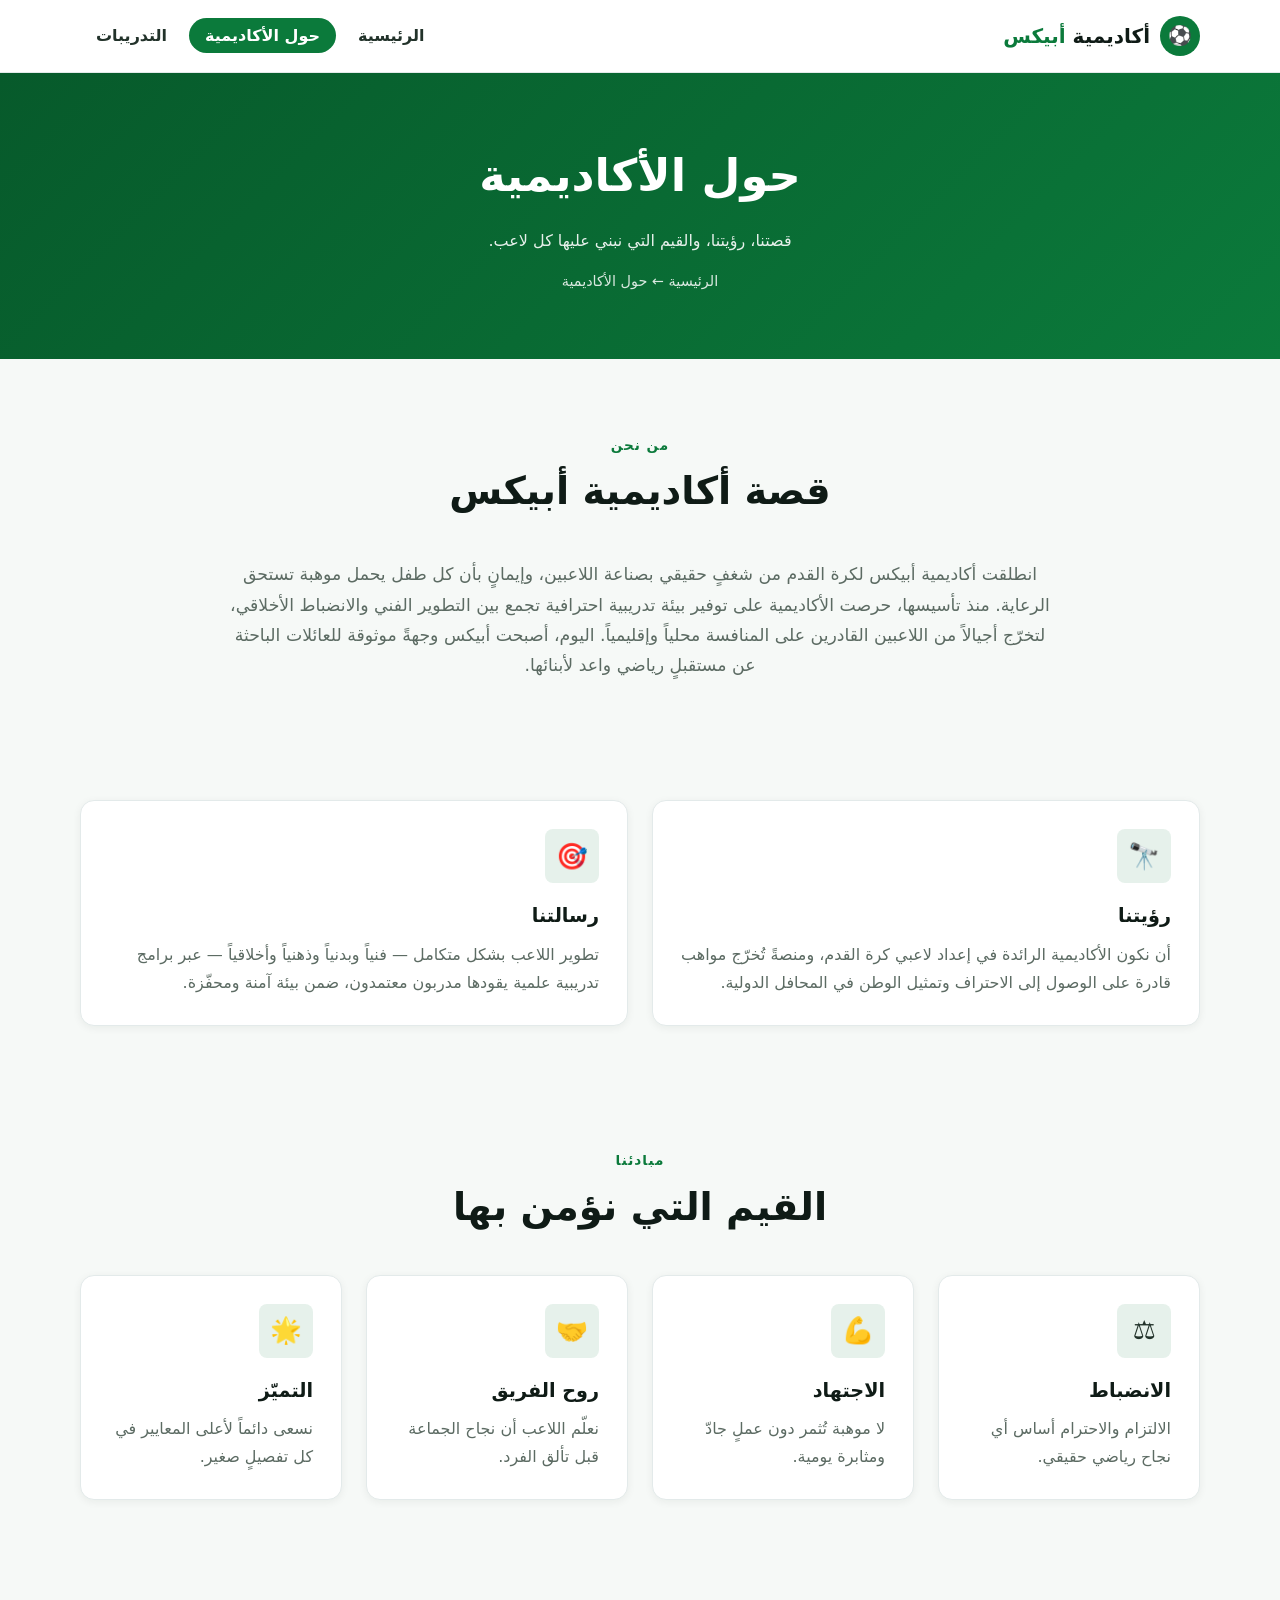
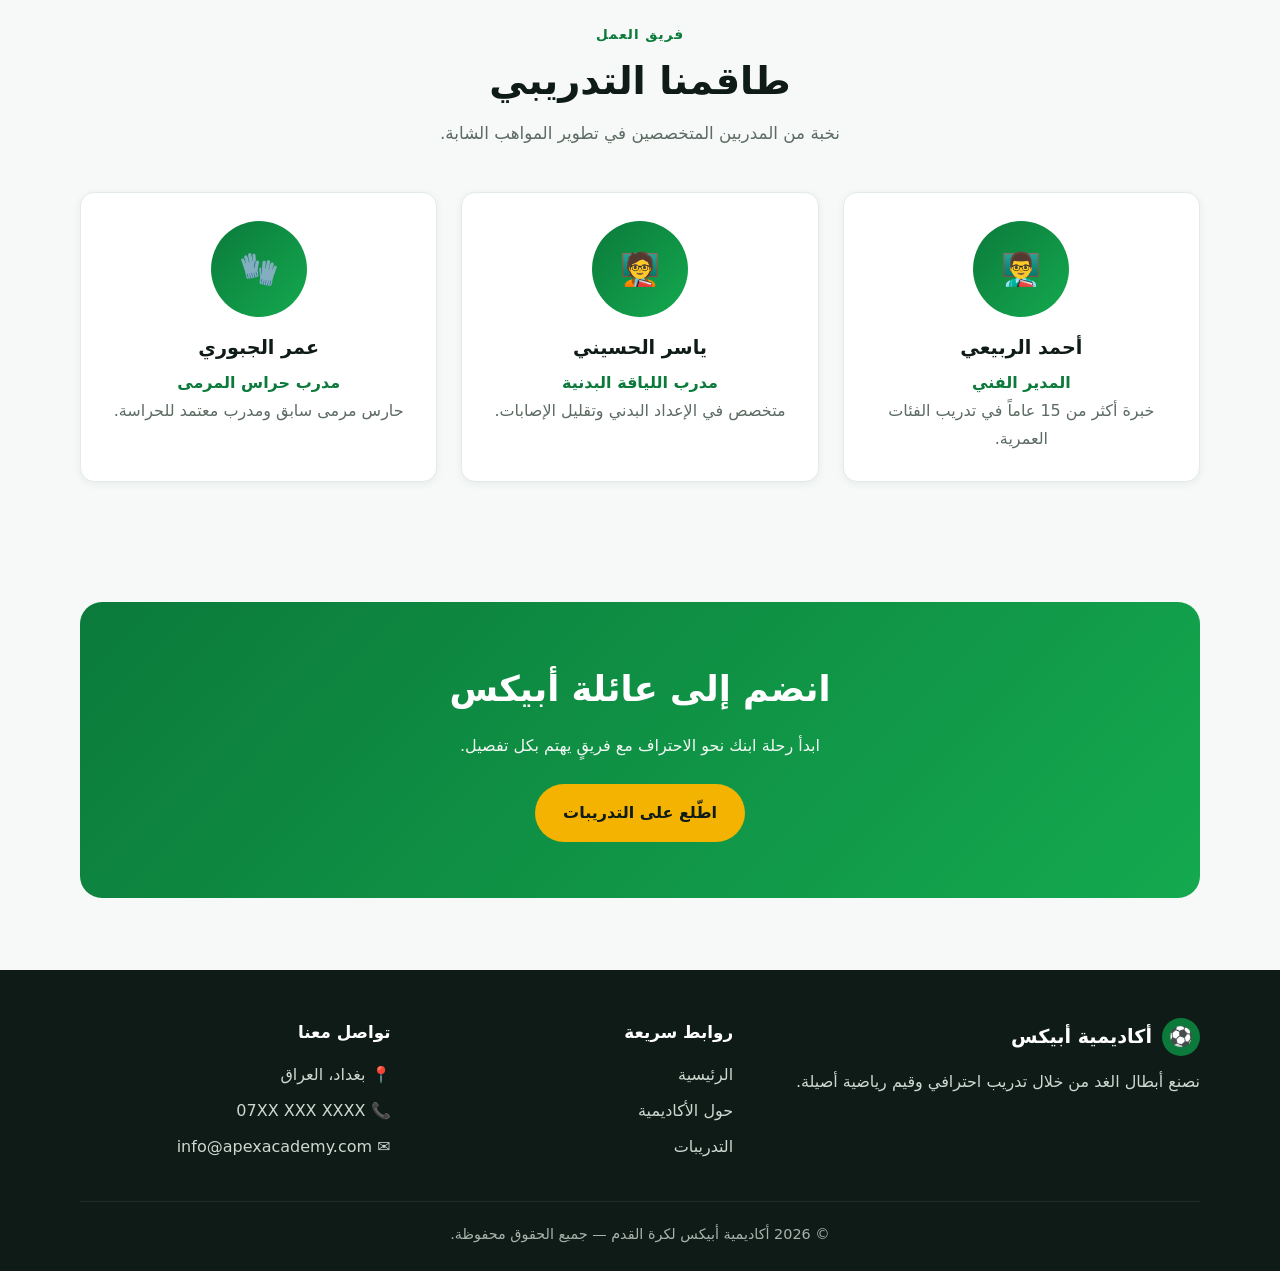
==== about.html @ ad8b6e71 "بناء الهيكل الأساسي لموقع أكاديمية أبيكس لكرة القدم - إضافة الصفحة الرئيسية (index.html) - إضافة صفح" ====
<!DOCTYPE html>
<html lang="ar" dir="rtl">
<head>
  <meta charset="UTF-8" />
  <meta name="viewport" content="width=device-width, initial-scale=1.0" />
  <title>أكاديمية أبيكس لكرة القدم — حول الأكاديمية</title>
  <meta name="description" content="تعرّف على قصة أكاديمية أبيكس لكرة القدم، رؤيتنا ورسالتنا وقيمنا وطاقمنا التدريبي." />
  <link rel="stylesheet" href="css/style.css" />
</head>
<body>
  <!-- الرأس -->
  <header class="site-header">
    <div class="container">
      <nav class="nav" aria-label="التنقل الرئيسي">
        <a class="brand" href="index.html">
          <span class="brand-mark">⚽</span>
          <span>أكاديمية <strong>أبيكس</strong></span>
        </a>
        <button class="nav-toggle" aria-label="فتح القائمة" aria-expanded="false">☰</button>
        <ul class="nav-links">
          <li><a href="index.html">الرئيسية</a></li>
          <li><a class="active" href="about.html">حول الأكاديمية</a></li>
          <li><a href="training.html">التدريبات</a></li>
        </ul>
      </nav>
    </div>
  </header>

  <!-- رأس الصفحة -->
  <section class="page-hero">
    <div class="container">
      <h1>حول الأكاديمية</h1>
      <p>قصتنا، رؤيتنا، والقيم التي نبني عليها كل لاعب.</p>
      <div class="breadcrumb">
        <a href="index.html">الرئيسية</a> ← حول الأكاديمية
      </div>
    </div>
  </section>

  <main>
    <!-- قصتنا -->
    <section class="section">
      <div class="container">
        <div class="section-head">
          <span class="eyebrow">من نحن</span>
          <h2>قصة أكاديمية أبيكس</h2>
        </div>
        <p style="max-width:820px; margin:0 auto; text-align:center; color:var(--color-muted); font-size:1.08rem;">
          انطلقت أكاديمية أبيكس لكرة القدم من شغفٍ حقيقي بصناعة اللاعبين، وإيمانٍ بأن كل طفل
          يحمل موهبة تستحق الرعاية. منذ تأسيسها، حرصت الأكاديمية على توفير بيئة تدريبية
          احترافية تجمع بين التطوير الفني والانضباط الأخلاقي، لتخرّج أجيالاً من اللاعبين
          القادرين على المنافسة محلياً وإقليمياً. اليوم، أصبحت أبيكس وجهةً موثوقة للعائلات
          الباحثة عن مستقبلٍ رياضي واعد لأبنائها.
        </p>
      </div>
    </section>

    <!-- الرؤية والرسالة -->
    <section class="section section--tight">
      <div class="container">
        <div class="grid grid--2">
          <article class="card">
            <div class="icon">🔭</div>
            <h3>رؤيتنا</h3>
            <p>
              أن نكون الأكاديمية الرائدة في إعداد لاعبي كرة القدم، ومنصةً تُخرّج مواهب
              قادرة على الوصول إلى الاحتراف وتمثيل الوطن في المحافل الدولية.
            </p>
          </article>
          <article class="card">
            <div class="icon">🎯</div>
            <h3>رسالتنا</h3>
            <p>
              تطوير اللاعب بشكل متكامل — فنياً وبدنياً وذهنياً وأخلاقياً — عبر برامج
              تدريبية علمية يقودها مدربون معتمدون، ضمن بيئة آمنة ومحفّزة.
            </p>
          </article>
        </div>
      </div>
    </section>

    <!-- قيمنا -->
    <section class="section">
      <div class="container">
        <div class="section-head">
          <span class="eyebrow">مبادئنا</span>
          <h2>القيم التي نؤمن بها</h2>
        </div>
        <div class="grid grid--4">
          <article class="card">
            <div class="icon">⚖️</div>
            <h3>الانضباط</h3>
            <p>الالتزام والاحترام أساس أي نجاح رياضي حقيقي.</p>
          </article>
          <article class="card">
            <div class="icon">💪</div>
            <h3>الاجتهاد</h3>
            <p>لا موهبة تُثمر دون عملٍ جادّ ومثابرة يومية.</p>
          </article>
          <article class="card">
            <div class="icon">🤝</div>
            <h3>روح الفريق</h3>
            <p>نعلّم اللاعب أن نجاح الجماعة قبل تألق الفرد.</p>
          </article>
          <article class="card">
            <div class="icon">🌟</div>
            <h3>التميّز</h3>
            <p>نسعى دائماً لأعلى المعايير في كل تفصيلٍ صغير.</p>
          </article>
        </div>
      </div>
    </section>

    <!-- الطاقم التدريبي -->
    <section class="section section--tight">
      <div class="container">
        <div class="section-head">
          <span class="eyebrow">فريق العمل</span>
          <h2>طاقمنا التدريبي</h2>
          <p>نخبة من المدربين المتخصصين في تطوير المواهب الشابة.</p>
        </div>
        <div class="grid grid--3">
          <article class="card coach">
            <div class="avatar">👨‍🏫</div>
            <h3>أحمد الربيعي</h3>
            <div class="role">المدير الفني</div>
            <p>خبرة أكثر من 15 عاماً في تدريب الفئات العمرية.</p>
          </article>
          <article class="card coach">
            <div class="avatar">🧑‍🏫</div>
            <h3>ياسر الحسيني</h3>
            <div class="role">مدرب اللياقة البدنية</div>
            <p>متخصص في الإعداد البدني وتقليل الإصابات.</p>
          </article>
          <article class="card coach">
            <div class="avatar">🧤</div>
            <h3>عمر الجبوري</h3>
            <div class="role">مدرب حراس المرمى</div>
            <p>حارس مرمى سابق ومدرب معتمد للحراسة.</p>
          </article>
        </div>
      </div>
    </section>

    <!-- دعوة لاتخاذ إجراء -->
    <section class="section">
      <div class="container">
        <div class="cta">
          <h2>انضم إلى عائلة أبيكس</h2>
          <p>ابدأ رحلة ابنك نحو الاحتراف مع فريقٍ يهتم بكل تفصيل.</p>
          <a class="btn btn--accent" href="training.html">اطّلع على التدريبات</a>
        </div>
      </div>
    </section>
  </main>

  <!-- التذييل -->
  <footer class="site-footer">
    <div class="container">
      <div class="footer-grid">
        <div>
          <div class="footer-brand">
            <span class="brand-mark">⚽</span>
            <span>أكاديمية أبيكس</span>
          </div>
          <p>نصنع أبطال الغد من خلال تدريب احترافي وقيم رياضية أصيلة.</p>
        </div>
        <div>
          <h4>روابط سريعة</h4>
          <ul class="footer-links">
            <li><a href="index.html">الرئيسية</a></li>
            <li><a href="about.html">حول الأكاديمية</a></li>
            <li><a href="training.html">التدريبات</a></li>
          </ul>
        </div>
        <div>
          <h4>تواصل معنا</h4>
          <ul class="footer-links">
            <li>📍 بغداد، العراق</li>
            <li>📞 07XX XXX XXXX</li>
            <li>✉️ info@apexacademy.com</li>
          </ul>
        </div>
      </div>
      <div class="footer-bottom">
        © <span data-current-year>2026</span> أكاديمية أبيكس لكرة القدم — جميع الحقوق محفوظة.
      </div>
    </div>
  </footer>

  <script src="js/main.js"></script>
</body>
</html>
---- css/style.css ----
/* =========================================================
   أكاديمية أبيكس لكرة القدم — ملف التنسيق الأساسي
   Apex Football Academy — Base Stylesheet
   ========================================================= */

/* ---------- 1. المتغيرات (Design Tokens) ---------- */
:root {
  --color-primary: #0b7a3b;        /* أخضر الملعب */
  --color-primary-dark: #075a2b;
  --color-primary-light: #14a94f;
  --color-accent: #f5b301;         /* أصفر ذهبي */
  --color-dark: #0f1b16;
  --color-text: #22322a;
  --color-muted: #5c6b63;
  --color-bg: #f6f9f7;
  --color-surface: #ffffff;
  --color-border: #e3eaea;

  --font-base: "Segoe UI", Tahoma, "Cairo", system-ui, -apple-system, sans-serif;

  --radius-sm: 8px;
  --radius: 14px;
  --radius-lg: 22px;

  --shadow-sm: 0 2px 8px rgba(15, 27, 22, 0.06);
  --shadow: 0 10px 30px rgba(15, 27, 22, 0.10);
  --shadow-lg: 0 20px 50px rgba(15, 27, 22, 0.18);

  --max-width: 1160px;
  --transition: 0.25s ease;
}

/* ---------- 2. إعادة الضبط (Reset) ---------- */
*,
*::before,
*::after {
  box-sizing: border-box;
  margin: 0;
  padding: 0;
}

html {
  scroll-behavior: smooth;
}

body {
  font-family: var(--font-base);
  color: var(--color-text);
  background: var(--color-bg);
  line-height: 1.75;
  min-height: 100vh;
  display: flex;
  flex-direction: column;
}

img {
  max-width: 100%;
  display: block;
}

a {
  color: inherit;
  text-decoration: none;
}

ul {
  list-style: none;
}

/* ---------- 3. أدوات مساعدة (Layout Helpers) ---------- */
.container {
  width: 100%;
  max-width: var(--max-width);
  margin-inline: auto;
  padding-inline: 20px;
}

.section {
  padding-block: 72px;
}

.section--tight {
  padding-block: 48px;
}

.section-head {
  text-align: center;
  max-width: 640px;
  margin: 0 auto 44px;
}

.section-head .eyebrow {
  display: inline-block;
  color: var(--color-primary);
  font-weight: 700;
  letter-spacing: 1px;
  font-size: 0.85rem;
  text-transform: uppercase;
  margin-bottom: 10px;
}

.section-head h2 {
  font-size: clamp(1.6rem, 3vw, 2.4rem);
  color: var(--color-dark);
  line-height: 1.25;
}

.section-head p {
  color: var(--color-muted);
  margin-top: 14px;
  font-size: 1.05rem;
}

/* ---------- 4. الأزرار (Buttons) ---------- */
.btn {
  display: inline-flex;
  align-items: center;
  gap: 8px;
  padding: 13px 26px;
  border-radius: 999px;
  font-weight: 700;
  font-size: 1rem;
  cursor: pointer;
  border: 2px solid transparent;
  transition: transform var(--transition), background var(--transition),
    box-shadow var(--transition), color var(--transition);
}

.btn:hover {
  transform: translateY(-2px);
}

.btn--primary {
  background: var(--color-primary);
  color: #fff;
  box-shadow: var(--shadow-sm);
}

.btn--primary:hover {
  background: var(--color-primary-dark);
  box-shadow: var(--shadow);
}

.btn--accent {
  background: var(--color-accent);
  color: var(--color-dark);
}

.btn--accent:hover {
  background: #ffc62e;
}

.btn--ghost {
  background: transparent;
  color: #fff;
  border-color: rgba(255, 255, 255, 0.6);
}

.btn--ghost:hover {
  background: rgba(255, 255, 255, 0.12);
  border-color: #fff;
}

.btn--outline {
  background: transparent;
  color: var(--color-primary);
  border-color: var(--color-primary);
}

.btn--outline:hover {
  background: var(--color-primary);
  color: #fff;
}

/* ---------- 5. الرأس والتنقل (Header & Nav) ---------- */
.site-header {
  position: sticky;
  top: 0;
  z-index: 50;
  background: rgba(255, 255, 255, 0.92);
  backdrop-filter: blur(10px);
  border-bottom: 1px solid var(--color-border);
}

.nav {
  display: flex;
  align-items: center;
  justify-content: space-between;
  gap: 20px;
  min-height: 72px;
}

.brand {
  display: flex;
  align-items: center;
  gap: 10px;
  font-weight: 800;
  font-size: 1.25rem;
  color: var(--color-dark);
}

.brand .brand-mark {
  width: 40px;
  height: 40px;
  display: grid;
  place-items: center;
  background: var(--color-primary);
  color: #fff;
  border-radius: 50%;
  font-size: 1.2rem;
}

.brand span strong {
  color: var(--color-primary);
}

.nav-toggle {
  display: none;
  background: none;
  border: 0;
  font-size: 1.6rem;
  cursor: pointer;
  color: var(--color-dark);
}

.nav-links {
  display: flex;
  align-items: center;
  gap: 6px;
}

.nav-links a {
  padding: 8px 16px;
  border-radius: 999px;
  font-weight: 600;
  color: var(--color-text);
  transition: background var(--transition), color var(--transition);
}

.nav-links a:hover {
  background: rgba(11, 122, 59, 0.1);
  color: var(--color-primary);
}

.nav-links a.active {
  background: var(--color-primary);
  color: #fff;
}

/* ---------- 6. القسم البطل (Hero) ---------- */
.hero {
  position: relative;
  color: #fff;
  background: linear-gradient(135deg, var(--color-primary-dark), var(--color-primary) 55%, var(--color-primary-light));
  overflow: hidden;
}

.hero::after {
  content: "";
  position: absolute;
  inset: 0;
  background-image:
    radial-gradient(circle at 15% 20%, rgba(255, 255, 255, 0.12) 0 2px, transparent 3px),
    radial-gradient(circle at 80% 70%, rgba(255, 255, 255, 0.1) 0 2px, transparent 3px);
  background-size: 60px 60px, 90px 90px;
  opacity: 0.5;
  pointer-events: none;
}

.hero .container {
  position: relative;
  z-index: 1;
  padding-block: 96px;
  max-width: 760px;
  text-align: center;
}

.hero h1 {
  font-size: clamp(2rem, 5vw, 3.4rem);
  line-height: 1.2;
  margin-bottom: 18px;
}

.hero p {
  font-size: 1.15rem;
  opacity: 0.95;
  margin-bottom: 30px;
}

.hero-actions {
  display: flex;
  gap: 14px;
  justify-content: center;
  flex-wrap: wrap;
}

/* رأس ثانوي للصفحات الداخلية */
.page-hero {
  background: linear-gradient(135deg, var(--color-primary-dark), var(--color-primary));
  color: #fff;
  text-align: center;
  padding-block: 64px;
}

.page-hero h1 {
  font-size: clamp(1.8rem, 4vw, 2.8rem);
}

.page-hero p {
  opacity: 0.9;
  margin-top: 12px;
}

.breadcrumb {
  margin-top: 14px;
  font-size: 0.9rem;
  opacity: 0.85;
}

.breadcrumb a:hover {
  text-decoration: underline;
}

/* ---------- 7. الشبكات والبطاقات (Grids & Cards) ---------- */
.grid {
  display: grid;
  gap: 24px;
}

.grid--3 {
  grid-template-columns: repeat(3, 1fr);
}

.grid--4 {
  grid-template-columns: repeat(4, 1fr);
}

.grid--2 {
  grid-template-columns: repeat(2, 1fr);
}

.card {
  background: var(--color-surface);
  border: 1px solid var(--color-border);
  border-radius: var(--radius);
  padding: 28px;
  box-shadow: var(--shadow-sm);
  transition: transform var(--transition), box-shadow var(--transition);
}

.card:hover {
  transform: translateY(-4px);
  box-shadow: var(--shadow);
}

.card .icon {
  width: 54px;
  height: 54px;
  display: grid;
  place-items: center;
  font-size: 1.6rem;
  border-radius: var(--radius-sm);
  background: rgba(11, 122, 59, 0.1);
  margin-bottom: 16px;
}

.card h3 {
  color: var(--color-dark);
  margin-bottom: 8px;
  font-size: 1.2rem;
}

.card p {
  color: var(--color-muted);
}

/* ---------- 8. الإحصائيات (Stats) ---------- */
.stats {
  background: var(--color-dark);
  color: #fff;
}

.stats .grid {
  text-align: center;
}

.stat .num {
  font-size: clamp(2rem, 4vw, 3rem);
  font-weight: 800;
  color: var(--color-accent);
  line-height: 1;
}

.stat .label {
  margin-top: 8px;
  opacity: 0.85;
}

/* ---------- 9. بطاقات البرامج / الفئات ---------- */
.program {
  position: relative;
  overflow: hidden;
}

.program .tag {
  position: absolute;
  top: 18px;
  inset-inline-end: 18px;
  background: var(--color-accent);
  color: var(--color-dark);
  font-weight: 700;
  font-size: 0.8rem;
  padding: 4px 12px;
  border-radius: 999px;
}

.program .age {
  color: var(--color-primary);
  font-weight: 700;
  margin-bottom: 6px;
}

.program ul {
  margin-top: 14px;
  display: grid;
  gap: 8px;
}

.program ul li {
  position: relative;
  padding-inline-start: 22px;
  color: var(--color-muted);
}

.program ul li::before {
  content: "✓";
  position: absolute;
  inset-inline-start: 0;
  color: var(--color-primary);
  font-weight: 700;
}

/* ---------- 10. الجدول (Schedule Table) ---------- */
.table-wrap {
  overflow-x: auto;
  border-radius: var(--radius);
  box-shadow: var(--shadow-sm);
  border: 1px solid var(--color-border);
}

table.schedule {
  width: 100%;
  border-collapse: collapse;
  background: var(--color-surface);
  min-width: 560px;
}

table.schedule th,
table.schedule td {
  padding: 14px 18px;
  text-align: start;
  border-bottom: 1px solid var(--color-border);
}

table.schedule thead th {
  background: var(--color-primary);
  color: #fff;
  font-weight: 700;
}

table.schedule tbody tr:nth-child(even) {
  background: rgba(11, 122, 59, 0.04);
}

table.schedule tbody tr:hover {
  background: rgba(11, 122, 59, 0.08);
}

/* ---------- 11. قسم الدعوة لاتخاذ إجراء (CTA) ---------- */
.cta {
  background: linear-gradient(135deg, var(--color-primary), var(--color-primary-light));
  color: #fff;
  text-align: center;
  border-radius: var(--radius-lg);
  padding: 56px 24px;
}

.cta h2 {
  font-size: clamp(1.5rem, 3vw, 2.2rem);
  margin-bottom: 12px;
}

.cta p {
  opacity: 0.95;
  margin-bottom: 24px;
}

/* ---------- 12. أعضاء الطاقم (Team) ---------- */
.coach {
  text-align: center;
}

.coach .avatar {
  width: 96px;
  height: 96px;
  border-radius: 50%;
  margin: 0 auto 14px;
  display: grid;
  place-items: center;
  font-size: 2rem;
  color: #fff;
  background: linear-gradient(135deg, var(--color-primary), var(--color-primary-light));
}

.coach h3 {
  margin-bottom: 4px;
}

.coach .role {
  color: var(--color-primary);
  font-weight: 600;
}

/* ---------- 13. التذييل (Footer) ---------- */
.site-footer {
  margin-top: auto;
  background: var(--color-dark);
  color: #cdd8d1;
  padding-block: 48px 24px;
}

.footer-grid {
  display: grid;
  grid-template-columns: 1.4fr 1fr 1fr;
  gap: 32px;
}

.site-footer h4 {
  color: #fff;
  margin-bottom: 14px;
  font-size: 1.05rem;
}

.site-footer a:hover {
  color: var(--color-accent);
}

.site-footer .footer-links li {
  margin-bottom: 8px;
}

.footer-brand {
  display: flex;
  align-items: center;
  gap: 10px;
  color: #fff;
  font-weight: 800;
  font-size: 1.2rem;
  margin-bottom: 12px;
}

.footer-brand .brand-mark {
  width: 38px;
  height: 38px;
  display: grid;
  place-items: center;
  background: var(--color-primary);
  border-radius: 50%;
}

.footer-bottom {
  border-top: 1px solid rgba(255, 255, 255, 0.1);
  margin-top: 32px;
  padding-top: 20px;
  text-align: center;
  font-size: 0.9rem;
  opacity: 0.8;
}

/* ---------- 14. الاستجابة (Responsive) ---------- */
@media (max-width: 900px) {
  .grid--4 {
    grid-template-columns: repeat(2, 1fr);
  }
  .grid--3 {
    grid-template-columns: repeat(2, 1fr);
  }
  .footer-grid {
    grid-template-columns: 1fr 1fr;
  }
}

@media (max-width: 680px) {
  .nav-toggle {
    display: block;
  }
  .nav-links {
    position: absolute;
    inset-inline: 0;
    top: 72px;
    flex-direction: column;
    align-items: stretch;
    background: var(--color-surface);
    border-bottom: 1px solid var(--color-border);
    padding: 12px 20px 20px;
    gap: 4px;
    box-shadow: var(--shadow);
    display: none;
  }
  .nav-links.open {
    display: flex;
  }
  .grid--2,
  .grid--3,
  .grid--4 {
    grid-template-columns: 1fr;
  }
  .footer-grid {
    grid-template-columns: 1fr;
  }
  .section {
    padding-block: 52px;
  }
}
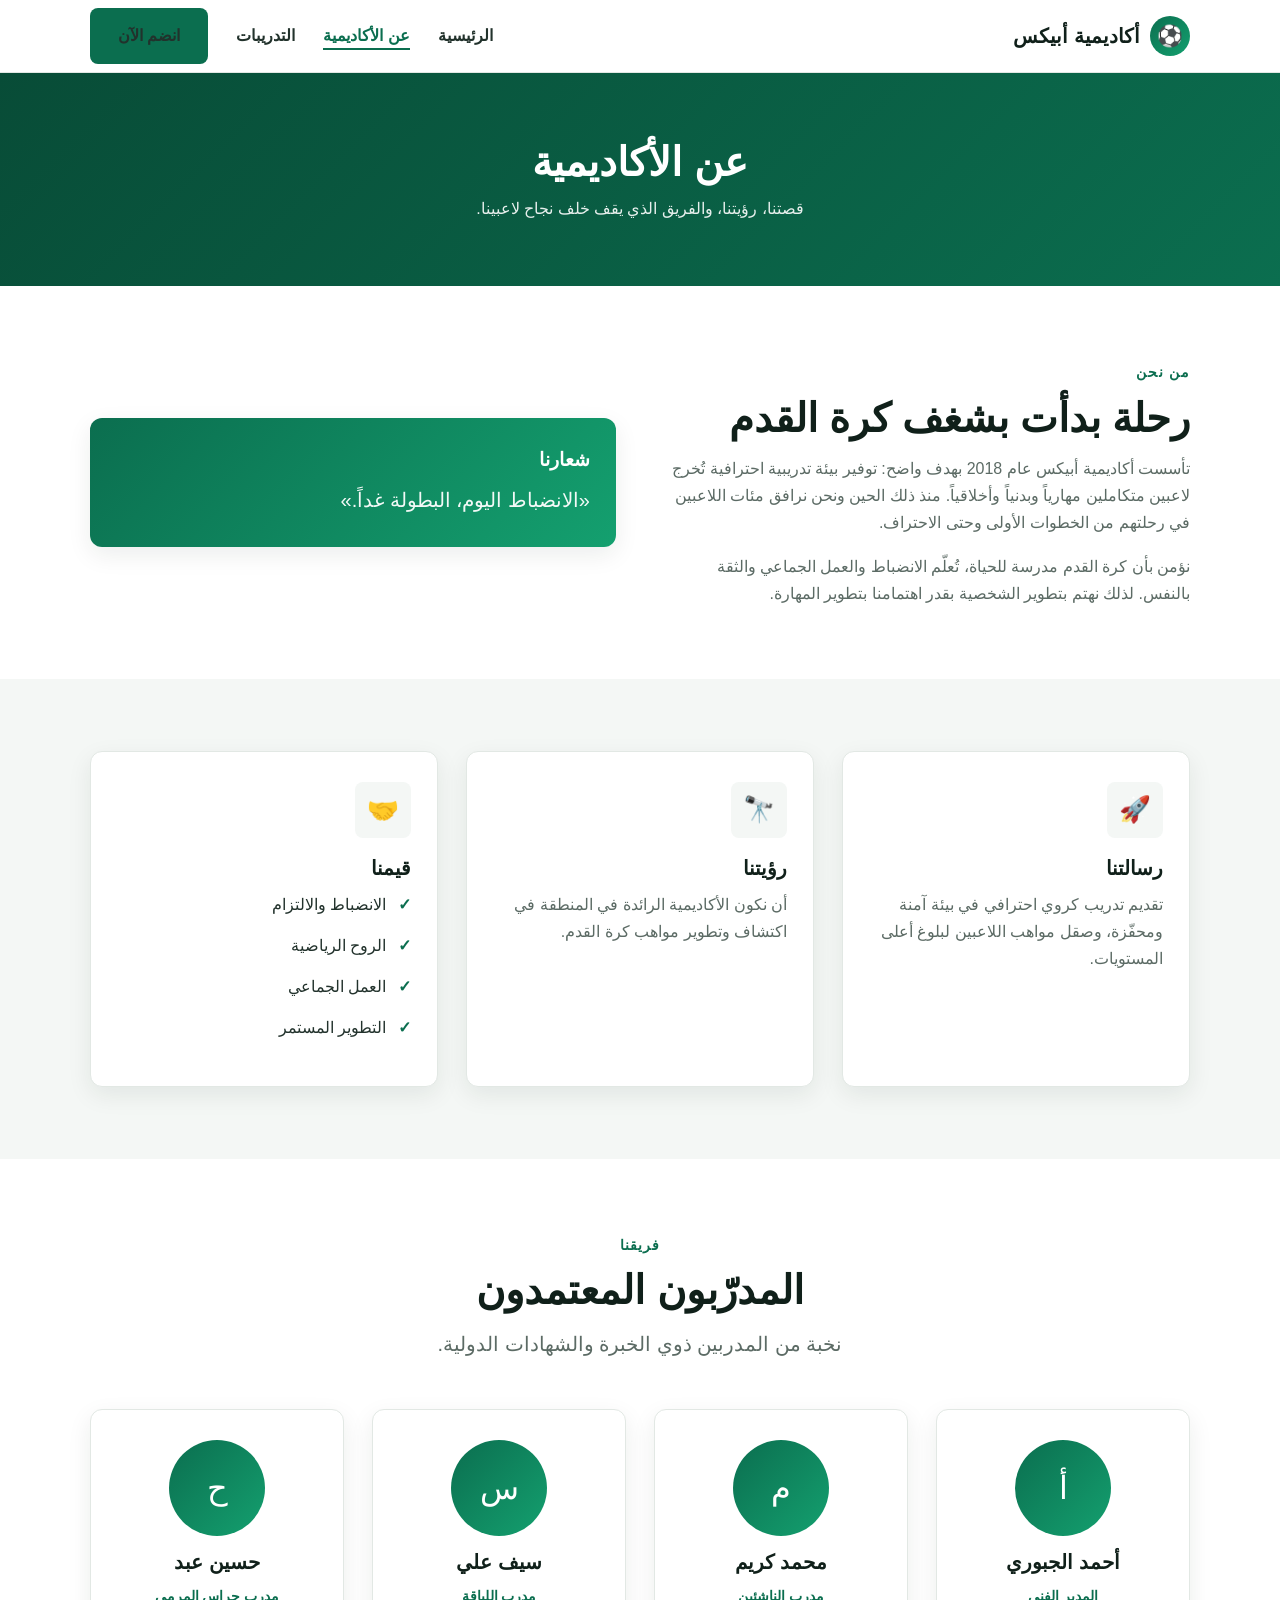
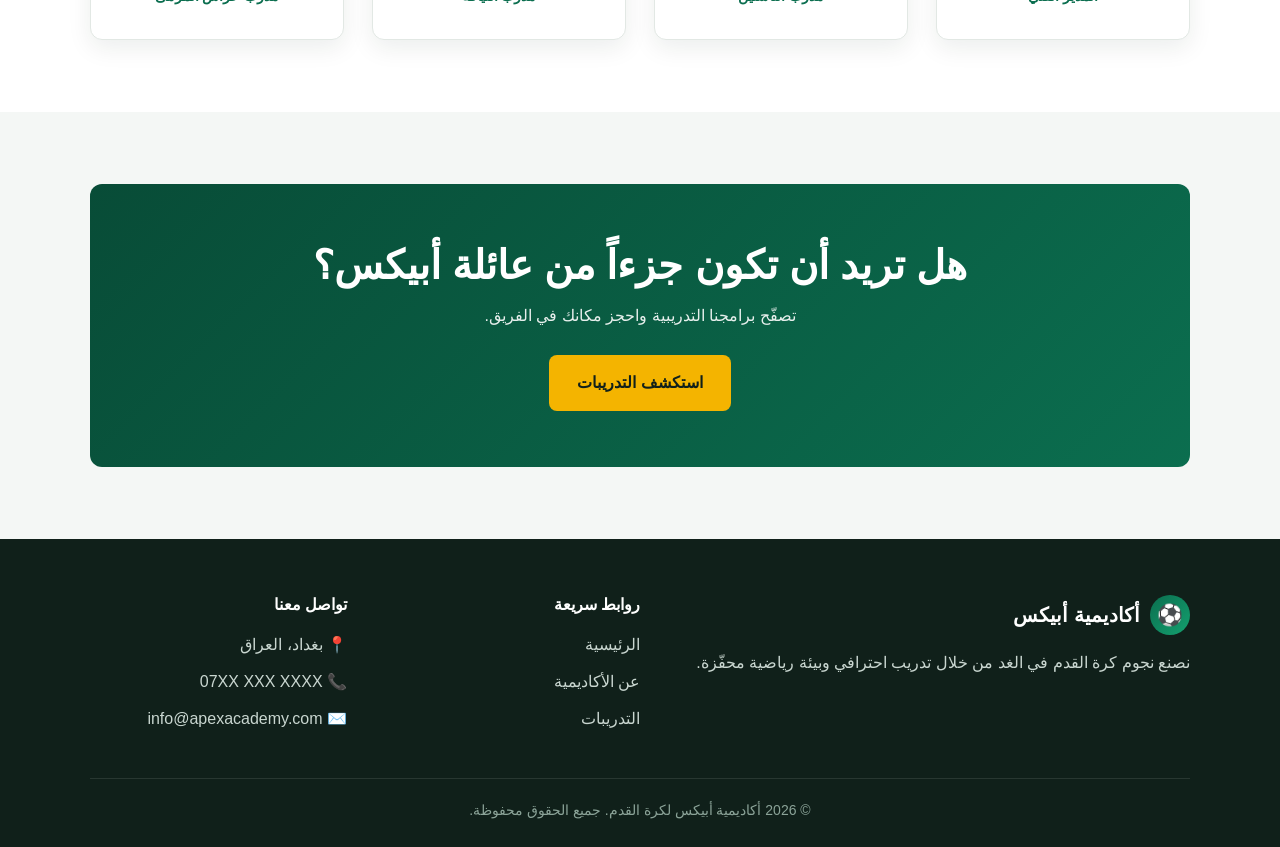
==== commit 123b3354: "Add base structure for Apex Football Academy website Build the initial static site skeleton: - index" ====
--- a/about.html
+++ b/about.html
@@ -3,187 +3,187 @@
 <head>
   <meta charset="UTF-8" />
   <meta name="viewport" content="width=device-width, initial-scale=1.0" />
-  <title>أكاديمية أبيكس لكرة القدم — حول الأكاديمية</title>
-  <meta name="description" content="تعرّف على قصة أكاديمية أبيكس لكرة القدم، رؤيتنا ورسالتنا وقيمنا وطاقمنا التدريبي." />
+  <meta name="description" content="تعرّف على أكاديمية أبيكس لكرة القدم: رؤيتنا، رسالتنا، قيمنا، وفريق المدربين المعتمدين." />
+  <title>عن الأكاديمية | أكاديمية أبيكس لكرة القدم</title>
   <link rel="stylesheet" href="css/style.css" />
 </head>
 <body>
-  <!-- الرأس -->
+  <!-- ================= Header ================= -->
   <header class="site-header">
-    <div class="container">
-      <nav class="nav" aria-label="التنقل الرئيسي">
-        <a class="brand" href="index.html">
-          <span class="brand-mark">⚽</span>
-          <span>أكاديمية <strong>أبيكس</strong></span>
-        </a>
-        <button class="nav-toggle" aria-label="فتح القائمة" aria-expanded="false">☰</button>
-        <ul class="nav-links">
-          <li><a href="index.html">الرئيسية</a></li>
-          <li><a class="active" href="about.html">حول الأكاديمية</a></li>
-          <li><a href="training.html">التدريبات</a></li>
+    <div class="container navbar">
+      <a href="index.html" class="navbar__brand">
+        <span class="navbar__logo" aria-hidden="true">⚽</span>
+        <span>أكاديمية أبيكس</span>
+      </a>
+
+      <button class="navbar__toggle" data-nav-toggle aria-label="فتح القائمة" aria-expanded="false">
+        <span></span><span></span><span></span>
+      </button>
+
+      <nav>
+        <ul class="navbar__menu" data-nav-menu>
+          <li><a class="navbar__link" href="index.html">الرئيسية</a></li>
+          <li><a class="navbar__link is-active" href="about.html">عن الأكاديمية</a></li>
+          <li><a class="navbar__link" href="training.html">التدريبات</a></li>
+          <li><a class="navbar__link btn btn--primary" href="training.html#انضم">انضم الآن</a></li>
         </ul>
       </nav>
     </div>
   </header>
 
-  <!-- رأس الصفحة -->
-  <section class="page-hero">
-    <div class="container">
-      <h1>حول الأكاديمية</h1>
-      <p>قصتنا، رؤيتنا، والقيم التي نبني عليها كل لاعب.</p>
-      <div class="breadcrumb">
-        <a href="index.html">الرئيسية</a> ← حول الأكاديمية
-      </div>
-    </div>
-  </section>
-
   <main>
-    <!-- قصتنا -->
-    <section class="section">
+    <!-- ================= Page banner ================= -->
+    <section class="page-banner">
       <div class="container">
-        <div class="section-head">
-          <span class="eyebrow">من نحن</span>
-          <h2>قصة أكاديمية أبيكس</h2>
-        </div>
-        <p style="max-width:820px; margin:0 auto; text-align:center; color:var(--color-muted); font-size:1.08rem;">
-          انطلقت أكاديمية أبيكس لكرة القدم من شغفٍ حقيقي بصناعة اللاعبين، وإيمانٍ بأن كل طفل
-          يحمل موهبة تستحق الرعاية. منذ تأسيسها، حرصت الأكاديمية على توفير بيئة تدريبية
-          احترافية تجمع بين التطوير الفني والانضباط الأخلاقي، لتخرّج أجيالاً من اللاعبين
-          القادرين على المنافسة محلياً وإقليمياً. اليوم، أصبحت أبيكس وجهةً موثوقة للعائلات
-          الباحثة عن مستقبلٍ رياضي واعد لأبنائها.
-        </p>
+        <h1>عن الأكاديمية</h1>
+        <p>قصتنا، رؤيتنا، والفريق الذي يقف خلف نجاح لاعبينا.</p>
       </div>
     </section>
 
-    <!-- الرؤية والرسالة -->
-    <section class="section section--tight">
+    <!-- ================= Story ================= -->
+    <section class="section">
+      <div class="container split">
+        <div>
+          <span class="eyebrow">من نحن</span>
+          <h2 class="section__title" style="text-align: start">رحلة بدأت بشغف كرة القدم</h2>
+          <p style="margin-bottom: 16px; color: var(--color-muted)">
+            تأسست أكاديمية أبيكس عام 2018 بهدف واضح: توفير بيئة تدريبية احترافية
+            تُخرج لاعبين متكاملين مهارياً وبدنياً وأخلاقياً. منذ ذلك الحين ونحن
+            نرافق مئات اللاعبين في رحلتهم من الخطوات الأولى وحتى الاحتراف.
+          </p>
+          <p style="color: var(--color-muted)">
+            نؤمن بأن كرة القدم مدرسة للحياة، تُعلّم الانضباط والعمل الجماعي والثقة
+            بالنفس. لذلك نهتم بتطوير الشخصية بقدر اهتمامنا بتطوير المهارة.
+          </p>
+        </div>
+        <div>
+          <div class="card" style="background: linear-gradient(135deg, var(--color-primary), var(--color-primary-light)); color: #fff; border: none">
+            <h3 style="color: #fff; margin-bottom: 12px">شعارنا</h3>
+            <p style="font-size: var(--fs-lg); opacity: 0.95">
+              «الانضباط اليوم، البطولة غداً.»
+            </p>
+          </div>
+        </div>
+      </div>
+    </section>
+
+    <!-- ================= Mission / Vision / Values ================= -->
+    <section class="section section--alt">
       <div class="container">
-        <div class="grid grid--2">
+        <div class="grid grid--3">
           <article class="card">
-            <div class="icon">🔭</div>
-            <h3>رؤيتنا</h3>
-            <p>
-              أن نكون الأكاديمية الرائدة في إعداد لاعبي كرة القدم، ومنصةً تُخرّج مواهب
-              قادرة على الوصول إلى الاحتراف وتمثيل الوطن في المحافل الدولية.
+            <div class="card__icon" aria-hidden="true">🚀</div>
+            <h3 class="card__title">رسالتنا</h3>
+            <p class="card__text">
+              تقديم تدريب كروي احترافي في بيئة آمنة ومحفّزة، وصقل مواهب اللاعبين
+              لبلوغ أعلى المستويات.
             </p>
           </article>
+
           <article class="card">
-            <div class="icon">🎯</div>
-            <h3>رسالتنا</h3>
-            <p>
-              تطوير اللاعب بشكل متكامل — فنياً وبدنياً وذهنياً وأخلاقياً — عبر برامج
-              تدريبية علمية يقودها مدربون معتمدون، ضمن بيئة آمنة ومحفّزة.
+            <div class="card__icon" aria-hidden="true">🔭</div>
+            <h3 class="card__title">رؤيتنا</h3>
+            <p class="card__text">
+              أن نكون الأكاديمية الرائدة في المنطقة في اكتشاف وتطوير مواهب كرة القدم.
             </p>
+          </article>
+
+          <article class="card">
+            <div class="card__icon" aria-hidden="true">🤝</div>
+            <h3 class="card__title">قيمنا</h3>
+            <ul class="value-list" style="margin-top: 8px">
+              <li><span class="check">✓</span> الانضباط والالتزام</li>
+              <li><span class="check">✓</span> الروح الرياضية</li>
+              <li><span class="check">✓</span> العمل الجماعي</li>
+              <li><span class="check">✓</span> التطوير المستمر</li>
+            </ul>
           </article>
         </div>
       </div>
     </section>
 
-    <!-- قيمنا -->
+    <!-- ================= Coaches ================= -->
     <section class="section">
       <div class="container">
-        <div class="section-head">
-          <span class="eyebrow">مبادئنا</span>
-          <h2>القيم التي نؤمن بها</h2>
+        <div class="section__header">
+          <span class="eyebrow">فريقنا</span>
+          <h2 class="section__title">المدرّبون المعتمدون</h2>
+          <p class="section__subtitle">نخبة من المدربين ذوي الخبرة والشهادات الدولية.</p>
         </div>
+
         <div class="grid grid--4">
-          <article class="card">
-            <div class="icon">⚖️</div>
-            <h3>الانضباط</h3>
-            <p>الالتزام والاحترام أساس أي نجاح رياضي حقيقي.</p>
+          <article class="card coach">
+            <div class="coach__avatar" aria-hidden="true">أ</div>
+            <h3 class="card__title">أحمد الجبوري</h3>
+            <p class="coach__role">المدير الفني</p>
           </article>
-          <article class="card">
-            <div class="icon">💪</div>
-            <h3>الاجتهاد</h3>
-            <p>لا موهبة تُثمر دون عملٍ جادّ ومثابرة يومية.</p>
+
+          <article class="card coach">
+            <div class="coach__avatar" aria-hidden="true">م</div>
+            <h3 class="card__title">محمد كريم</h3>
+            <p class="coach__role">مدرب الناشئين</p>
           </article>
-          <article class="card">
-            <div class="icon">🤝</div>
-            <h3>روح الفريق</h3>
-            <p>نعلّم اللاعب أن نجاح الجماعة قبل تألق الفرد.</p>
+
+          <article class="card coach">
+            <div class="coach__avatar" aria-hidden="true">س</div>
+            <h3 class="card__title">سيف علي</h3>
+            <p class="coach__role">مدرب اللياقة</p>
           </article>
-          <article class="card">
-            <div class="icon">🌟</div>
-            <h3>التميّز</h3>
-            <p>نسعى دائماً لأعلى المعايير في كل تفصيلٍ صغير.</p>
+
+          <article class="card coach">
+            <div class="coach__avatar" aria-hidden="true">ح</div>
+            <h3 class="card__title">حسين عبد</h3>
+            <p class="coach__role">مدرب حراس المرمى</p>
           </article>
         </div>
       </div>
     </section>
 
-    <!-- الطاقم التدريبي -->
-    <section class="section section--tight">
-      <div class="container">
-        <div class="section-head">
-          <span class="eyebrow">فريق العمل</span>
-          <h2>طاقمنا التدريبي</h2>
-          <p>نخبة من المدربين المتخصصين في تطوير المواهب الشابة.</p>
-        </div>
-        <div class="grid grid--3">
-          <article class="card coach">
-            <div class="avatar">👨‍🏫</div>
-            <h3>أحمد الربيعي</h3>
-            <div class="role">المدير الفني</div>
-            <p>خبرة أكثر من 15 عاماً في تدريب الفئات العمرية.</p>
-          </article>
-          <article class="card coach">
-            <div class="avatar">🧑‍🏫</div>
-            <h3>ياسر الحسيني</h3>
-            <div class="role">مدرب اللياقة البدنية</div>
-            <p>متخصص في الإعداد البدني وتقليل الإصابات.</p>
-          </article>
-          <article class="card coach">
-            <div class="avatar">🧤</div>
-            <h3>عمر الجبوري</h3>
-            <div class="role">مدرب حراس المرمى</div>
-            <p>حارس مرمى سابق ومدرب معتمد للحراسة.</p>
-          </article>
-        </div>
-      </div>
-    </section>
-
-    <!-- دعوة لاتخاذ إجراء -->
-    <section class="section">
+    <!-- ================= CTA ================= -->
+    <section class="section section--alt">
       <div class="container">
         <div class="cta">
-          <h2>انضم إلى عائلة أبيكس</h2>
-          <p>ابدأ رحلة ابنك نحو الاحتراف مع فريقٍ يهتم بكل تفصيل.</p>
-          <a class="btn btn--accent" href="training.html">اطّلع على التدريبات</a>
+          <h2>هل تريد أن تكون جزءاً من عائلة أبيكس؟</h2>
+          <p>تصفّح برامجنا التدريبية واحجز مكانك في الفريق.</p>
+          <a href="training.html" class="btn btn--accent">استكشف التدريبات</a>
         </div>
       </div>
     </section>
   </main>
 
-  <!-- التذييل -->
+  <!-- ================= Footer ================= -->
   <footer class="site-footer">
     <div class="container">
-      <div class="footer-grid">
+      <div class="footer__grid">
         <div>
-          <div class="footer-brand">
-            <span class="brand-mark">⚽</span>
+          <div class="footer__brand">
+            <span class="navbar__logo" aria-hidden="true">⚽</span>
             <span>أكاديمية أبيكس</span>
           </div>
-          <p>نصنع أبطال الغد من خلال تدريب احترافي وقيم رياضية أصيلة.</p>
+          <p>نصنع نجوم كرة القدم في الغد من خلال تدريب احترافي وبيئة رياضية محفّزة.</p>
         </div>
+
         <div>
           <h4>روابط سريعة</h4>
-          <ul class="footer-links">
+          <ul class="footer__links">
             <li><a href="index.html">الرئيسية</a></li>
-            <li><a href="about.html">حول الأكاديمية</a></li>
+            <li><a href="about.html">عن الأكاديمية</a></li>
             <li><a href="training.html">التدريبات</a></li>
           </ul>
         </div>
+
         <div>
           <h4>تواصل معنا</h4>
-          <ul class="footer-links">
+          <ul class="footer__links">
             <li>📍 بغداد، العراق</li>
             <li>📞 07XX XXX XXXX</li>
             <li>✉️ info@apexacademy.com</li>
           </ul>
         </div>
       </div>
-      <div class="footer-bottom">
-        © <span data-current-year>2026</span> أكاديمية أبيكس لكرة القدم — جميع الحقوق محفوظة.
+
+      <div class="footer__bottom">
+        © <span data-year>2026</span> أكاديمية أبيكس لكرة القدم. جميع الحقوق محفوظة.
       </div>
     </div>
   </footer>
--- a/css/style.css
+++ b/css/style.css
@@ -1,36 +1,42 @@
-/* =========================================================
+/* ==========================================================================
+   Apex Football Academy — Base Stylesheet
    أكاديمية أبيكس لكرة القدم — ملف التنسيق الأساسي
-   Apex Football Academy — Base Stylesheet
-   ========================================================= */
-
-/* ---------- 1. المتغيرات (Design Tokens) ---------- */
+   ========================================================================== */
+
+/* ---------- Design Tokens (CSS Variables) ---------- */
 :root {
-  --color-primary: #0b7a3b;        /* أخضر الملعب */
-  --color-primary-dark: #075a2b;
-  --color-primary-light: #14a94f;
-  --color-accent: #f5b301;         /* أصفر ذهبي */
-  --color-dark: #0f1b16;
-  --color-text: #22322a;
-  --color-muted: #5c6b63;
-  --color-bg: #f6f9f7;
-  --color-surface: #ffffff;
-  --color-border: #e3eaea;
-
-  --font-base: "Segoe UI", Tahoma, "Cairo", system-ui, -apple-system, sans-serif;
-
+  /* Colors */
+  --color-primary: #0b6e4f;        /* pitch green */
+  --color-primary-dark: #084c37;
+  --color-primary-light: #14a06f;
+  --color-accent: #f4b400;         /* gold */
+  --color-dark: #10201a;
+  --color-text: #22322c;
+  --color-muted: #5c6b65;
+  --color-bg: #ffffff;
+  --color-bg-alt: #f4f7f5;
+  --color-border: #e2e8e4;
+  --color-white: #ffffff;
+
+  /* Typography */
+  --font-base: "Segoe UI", Tahoma, "Helvetica Neue", Arial, sans-serif;
+  --fs-sm: 0.875rem;
+  --fs-base: 1rem;
+  --fs-lg: 1.25rem;
+  --fs-xl: 1.75rem;
+  --fs-2xl: 2.5rem;
+  --fs-3xl: 3.25rem;
+
+  /* Layout */
+  --container: 1140px;
+  --radius: 12px;
   --radius-sm: 8px;
-  --radius: 14px;
-  --radius-lg: 22px;
-
-  --shadow-sm: 0 2px 8px rgba(15, 27, 22, 0.06);
-  --shadow: 0 10px 30px rgba(15, 27, 22, 0.10);
-  --shadow-lg: 0 20px 50px rgba(15, 27, 22, 0.18);
-
-  --max-width: 1160px;
+  --shadow: 0 8px 24px rgba(16, 32, 26, 0.08);
+  --shadow-lg: 0 16px 40px rgba(16, 32, 26, 0.14);
   --transition: 0.25s ease;
 }
 
-/* ---------- 2. إعادة الضبط (Reset) ---------- */
+/* ---------- Reset & Base ---------- */
 *,
 *::before,
 *::after {
@@ -45,12 +51,11 @@
 
 body {
   font-family: var(--font-base);
+  font-size: var(--fs-base);
+  line-height: 1.7;
   color: var(--color-text);
-  background: var(--color-bg);
-  line-height: 1.75;
-  min-height: 100vh;
-  display: flex;
-  flex-direction: column;
+  background-color: var(--color-bg);
+  -webkit-font-smoothing: antialiased;
 }
 
 img {
@@ -59,18 +64,29 @@
 }
 
 a {
-  color: inherit;
+  color: var(--color-primary);
   text-decoration: none;
+  transition: color var(--transition);
+}
+
+a:hover {
+  color: var(--color-primary-dark);
 }
 
 ul {
   list-style: none;
 }
 
-/* ---------- 3. أدوات مساعدة (Layout Helpers) ---------- */
+h1, h2, h3, h4 {
+  line-height: 1.25;
+  color: var(--color-dark);
+  font-weight: 700;
+}
+
+/* ---------- Layout Helpers ---------- */
 .container {
   width: 100%;
-  max-width: var(--max-width);
+  max-width: var(--container);
   margin-inline: auto;
   padding-inline: 20px;
 }
@@ -79,428 +95,303 @@
   padding-block: 72px;
 }
 
-.section--tight {
-  padding-block: 48px;
-}
-
-.section-head {
+.section--alt {
+  background-color: var(--color-bg-alt);
+}
+
+.section__header {
   text-align: center;
-  max-width: 640px;
-  margin: 0 auto 44px;
-}
-
-.section-head .eyebrow {
+  max-width: 680px;
+  margin: 0 auto 48px;
+}
+
+.section__title {
+  font-size: var(--fs-2xl);
+  margin-bottom: 12px;
+}
+
+.section__subtitle {
+  color: var(--color-muted);
+  font-size: var(--fs-lg);
+}
+
+.eyebrow {
   display: inline-block;
   color: var(--color-primary);
   font-weight: 700;
-  letter-spacing: 1px;
-  font-size: 0.85rem;
+  letter-spacing: 0.08em;
   text-transform: uppercase;
-  margin-bottom: 10px;
-}
-
-.section-head h2 {
-  font-size: clamp(1.6rem, 3vw, 2.4rem);
-  color: var(--color-dark);
-  line-height: 1.25;
-}
-
-.section-head p {
-  color: var(--color-muted);
-  margin-top: 14px;
-  font-size: 1.05rem;
-}
-
-/* ---------- 4. الأزرار (Buttons) ---------- */
+  font-size: var(--fs-sm);
+  margin-bottom: 8px;
+}
+
+/* ---------- Buttons ---------- */
 .btn {
   display: inline-flex;
   align-items: center;
+  justify-content: center;
   gap: 8px;
-  padding: 13px 26px;
-  border-radius: 999px;
+  padding: 12px 26px;
+  border-radius: var(--radius-sm);
   font-weight: 700;
-  font-size: 1rem;
+  font-size: var(--fs-base);
+  border: 2px solid transparent;
   cursor: pointer;
-  border: 2px solid transparent;
-  transition: transform var(--transition), background var(--transition),
-    box-shadow var(--transition), color var(--transition);
-}
-
-.btn:hover {
+  transition: transform var(--transition), background-color var(--transition),
+    color var(--transition), box-shadow var(--transition);
+}
+
+.btn--primary {
+  background-color: var(--color-primary);
+  color: var(--color-white);
+}
+
+.btn--primary:hover {
+  background-color: var(--color-primary-dark);
+  color: var(--color-white);
   transform: translateY(-2px);
-}
-
-.btn--primary {
-  background: var(--color-primary);
-  color: #fff;
-  box-shadow: var(--shadow-sm);
-}
-
-.btn--primary:hover {
-  background: var(--color-primary-dark);
   box-shadow: var(--shadow);
 }
 
 .btn--accent {
-  background: var(--color-accent);
+  background-color: var(--color-accent);
   color: var(--color-dark);
 }
 
 .btn--accent:hover {
-  background: #ffc62e;
-}
-
-.btn--ghost {
-  background: transparent;
-  color: #fff;
-  border-color: rgba(255, 255, 255, 0.6);
-}
-
-.btn--ghost:hover {
-  background: rgba(255, 255, 255, 0.12);
-  border-color: #fff;
+  transform: translateY(-2px);
+  box-shadow: var(--shadow);
+  color: var(--color-dark);
 }
 
 .btn--outline {
-  background: transparent;
-  color: var(--color-primary);
-  border-color: var(--color-primary);
+  background-color: transparent;
+  border-color: var(--color-white);
+  color: var(--color-white);
 }
 
 .btn--outline:hover {
-  background: var(--color-primary);
-  color: #fff;
-}
-
-/* ---------- 5. الرأس والتنقل (Header & Nav) ---------- */
+  background-color: var(--color-white);
+  color: var(--color-primary-dark);
+}
+
+/* ---------- Header / Navigation ---------- */
 .site-header {
   position: sticky;
   top: 0;
-  z-index: 50;
-  background: rgba(255, 255, 255, 0.92);
-  backdrop-filter: blur(10px);
+  z-index: 100;
+  background-color: rgba(255, 255, 255, 0.96);
+  backdrop-filter: blur(8px);
   border-bottom: 1px solid var(--color-border);
 }
 
-.nav {
+.navbar {
   display: flex;
   align-items: center;
   justify-content: space-between;
-  gap: 20px;
   min-height: 72px;
 }
 
-.brand {
+.navbar__brand {
   display: flex;
   align-items: center;
   gap: 10px;
   font-weight: 800;
-  font-size: 1.25rem;
+  font-size: var(--fs-lg);
   color: var(--color-dark);
 }
 
-.brand .brand-mark {
+.navbar__logo {
+  display: grid;
+  place-items: center;
   width: 40px;
   height: 40px;
+  border-radius: 50%;
+  background: linear-gradient(135deg, var(--color-primary), var(--color-primary-light));
+  color: var(--color-white);
+  font-size: 1.3rem;
+}
+
+.navbar__menu {
+  display: flex;
+  align-items: center;
+  gap: 28px;
+}
+
+.navbar__link {
+  color: var(--color-text);
+  font-weight: 600;
+  position: relative;
+}
+
+.navbar__link::after {
+  content: "";
+  position: absolute;
+  bottom: -6px;
+  inset-inline-start: 0;
+  width: 0;
+  height: 2px;
+  background-color: var(--color-primary);
+  transition: width var(--transition);
+}
+
+.navbar__link:hover,
+.navbar__link.is-active {
+  color: var(--color-primary);
+}
+
+.navbar__link:hover::after,
+.navbar__link.is-active::after {
+  width: 100%;
+}
+
+.navbar__toggle {
+  display: none;
+  flex-direction: column;
+  justify-content: space-between;
+  width: 28px;
+  height: 20px;
+  background: none;
+  border: none;
+  cursor: pointer;
+}
+
+.navbar__toggle span {
+  display: block;
+  height: 3px;
+  width: 100%;
+  background-color: var(--color-dark);
+  border-radius: 3px;
+  transition: transform var(--transition), opacity var(--transition);
+}
+
+/* ---------- Hero ---------- */
+.hero {
+  position: relative;
+  color: var(--color-white);
+  background: linear-gradient(135deg, rgba(8, 76, 55, 0.92), rgba(11, 110, 79, 0.85)),
+    url("../assets/pitch.svg");
+  background-size: cover;
+  background-position: center;
+  padding-block: 96px;
+  overflow: hidden;
+}
+
+.hero__content {
+  max-width: 640px;
+}
+
+.hero__title {
+  color: var(--color-white);
+  font-size: var(--fs-3xl);
+  margin-bottom: 18px;
+}
+
+.hero__text {
+  font-size: var(--fs-lg);
+  margin-bottom: 32px;
+  opacity: 0.92;
+}
+
+.hero__actions {
+  display: flex;
+  flex-wrap: wrap;
+  gap: 16px;
+}
+
+/* ---------- Cards / Grid ---------- */
+.grid {
+  display: grid;
+  gap: 28px;
+}
+
+.grid--3 {
+  grid-template-columns: repeat(3, 1fr);
+}
+
+.grid--4 {
+  grid-template-columns: repeat(4, 1fr);
+}
+
+.card {
+  background-color: var(--color-white);
+  border: 1px solid var(--color-border);
+  border-radius: var(--radius);
+  padding: 30px 26px;
+  box-shadow: var(--shadow);
+  transition: transform var(--transition), box-shadow var(--transition);
+}
+
+.card:hover {
+  transform: translateY(-6px);
+  box-shadow: var(--shadow-lg);
+}
+
+.card__icon {
   display: grid;
   place-items: center;
-  background: var(--color-primary);
-  color: #fff;
-  border-radius: 50%;
-  font-size: 1.2rem;
-}
-
-.brand span strong {
-  color: var(--color-primary);
-}
-
-.nav-toggle {
-  display: none;
-  background: none;
-  border: 0;
+  width: 56px;
+  height: 56px;
+  border-radius: var(--radius-sm);
+  background-color: var(--color-bg-alt);
+  color: var(--color-primary);
   font-size: 1.6rem;
-  cursor: pointer;
-  color: var(--color-dark);
-}
-
-.nav-links {
+  margin-bottom: 18px;
+}
+
+.card__title {
+  font-size: var(--fs-lg);
+  margin-bottom: 10px;
+}
+
+.card__text {
+  color: var(--color-muted);
+}
+
+/* ---------- Stats ---------- */
+.stats {
+  display: grid;
+  grid-template-columns: repeat(4, 1fr);
+  gap: 24px;
+  text-align: center;
+}
+
+.stat__number {
+  font-size: var(--fs-2xl);
+  font-weight: 800;
+  color: var(--color-primary);
+}
+
+.stat__label {
+  color: var(--color-muted);
+  font-weight: 600;
+}
+
+/* ---------- About page specifics ---------- */
+.split {
+  display: grid;
+  grid-template-columns: 1fr 1fr;
+  gap: 48px;
+  align-items: center;
+}
+
+.value-list li {
   display: flex;
-  align-items: center;
-  gap: 6px;
-}
-
-.nav-links a {
-  padding: 8px 16px;
-  border-radius: 999px;
-  font-weight: 600;
-  color: var(--color-text);
-  transition: background var(--transition), color var(--transition);
-}
-
-.nav-links a:hover {
-  background: rgba(11, 122, 59, 0.1);
-  color: var(--color-primary);
-}
-
-.nav-links a.active {
-  background: var(--color-primary);
-  color: #fff;
-}
-
-/* ---------- 6. القسم البطل (Hero) ---------- */
-.hero {
-  position: relative;
-  color: #fff;
-  background: linear-gradient(135deg, var(--color-primary-dark), var(--color-primary) 55%, var(--color-primary-light));
-  overflow: hidden;
-}
-
-.hero::after {
-  content: "";
-  position: absolute;
-  inset: 0;
-  background-image:
-    radial-gradient(circle at 15% 20%, rgba(255, 255, 255, 0.12) 0 2px, transparent 3px),
-    radial-gradient(circle at 80% 70%, rgba(255, 255, 255, 0.1) 0 2px, transparent 3px);
-  background-size: 60px 60px, 90px 90px;
-  opacity: 0.5;
-  pointer-events: none;
-}
-
-.hero .container {
-  position: relative;
-  z-index: 1;
-  padding-block: 96px;
-  max-width: 760px;
-  text-align: center;
-}
-
-.hero h1 {
-  font-size: clamp(2rem, 5vw, 3.4rem);
-  line-height: 1.2;
-  margin-bottom: 18px;
-}
-
-.hero p {
-  font-size: 1.15rem;
-  opacity: 0.95;
-  margin-bottom: 30px;
-}
-
-.hero-actions {
-  display: flex;
-  gap: 14px;
-  justify-content: center;
-  flex-wrap: wrap;
-}
-
-/* رأس ثانوي للصفحات الداخلية */
-.page-hero {
-  background: linear-gradient(135deg, var(--color-primary-dark), var(--color-primary));
-  color: #fff;
-  text-align: center;
-  padding-block: 64px;
-}
-
-.page-hero h1 {
-  font-size: clamp(1.8rem, 4vw, 2.8rem);
-}
-
-.page-hero p {
-  opacity: 0.9;
-  margin-top: 12px;
-}
-
-.breadcrumb {
-  margin-top: 14px;
-  font-size: 0.9rem;
-  opacity: 0.85;
-}
-
-.breadcrumb a:hover {
-  text-decoration: underline;
-}
-
-/* ---------- 7. الشبكات والبطاقات (Grids & Cards) ---------- */
-.grid {
-  display: grid;
-  gap: 24px;
-}
-
-.grid--3 {
-  grid-template-columns: repeat(3, 1fr);
-}
-
-.grid--4 {
-  grid-template-columns: repeat(4, 1fr);
-}
-
-.grid--2 {
-  grid-template-columns: repeat(2, 1fr);
-}
-
-.card {
-  background: var(--color-surface);
-  border: 1px solid var(--color-border);
-  border-radius: var(--radius);
-  padding: 28px;
-  box-shadow: var(--shadow-sm);
-  transition: transform var(--transition), box-shadow var(--transition);
-}
-
-.card:hover {
-  transform: translateY(-4px);
-  box-shadow: var(--shadow);
-}
-
-.card .icon {
-  width: 54px;
-  height: 54px;
-  display: grid;
-  place-items: center;
-  font-size: 1.6rem;
-  border-radius: var(--radius-sm);
-  background: rgba(11, 122, 59, 0.1);
-  margin-bottom: 16px;
-}
-
-.card h3 {
-  color: var(--color-dark);
-  margin-bottom: 8px;
-  font-size: 1.2rem;
-}
-
-.card p {
-  color: var(--color-muted);
-}
-
-/* ---------- 8. الإحصائيات (Stats) ---------- */
-.stats {
-  background: var(--color-dark);
-  color: #fff;
-}
-
-.stats .grid {
-  text-align: center;
-}
-
-.stat .num {
-  font-size: clamp(2rem, 4vw, 3rem);
+  gap: 12px;
+  margin-bottom: 14px;
+}
+
+.value-list .check {
+  color: var(--color-primary);
   font-weight: 800;
-  color: var(--color-accent);
-  line-height: 1;
-}
-
-.stat .label {
-  margin-top: 8px;
-  opacity: 0.85;
-}
-
-/* ---------- 9. بطاقات البرامج / الفئات ---------- */
-.program {
-  position: relative;
-  overflow: hidden;
-}
-
-.program .tag {
-  position: absolute;
-  top: 18px;
-  inset-inline-end: 18px;
-  background: var(--color-accent);
-  color: var(--color-dark);
-  font-weight: 700;
-  font-size: 0.8rem;
-  padding: 4px 12px;
-  border-radius: 999px;
-}
-
-.program .age {
-  color: var(--color-primary);
-  font-weight: 700;
-  margin-bottom: 6px;
-}
-
-.program ul {
-  margin-top: 14px;
-  display: grid;
-  gap: 8px;
-}
-
-.program ul li {
-  position: relative;
-  padding-inline-start: 22px;
-  color: var(--color-muted);
-}
-
-.program ul li::before {
-  content: "✓";
-  position: absolute;
-  inset-inline-start: 0;
-  color: var(--color-primary);
-  font-weight: 700;
-}
-
-/* ---------- 10. الجدول (Schedule Table) ---------- */
-.table-wrap {
-  overflow-x: auto;
-  border-radius: var(--radius);
-  box-shadow: var(--shadow-sm);
-  border: 1px solid var(--color-border);
-}
-
-table.schedule {
-  width: 100%;
-  border-collapse: collapse;
-  background: var(--color-surface);
-  min-width: 560px;
-}
-
-table.schedule th,
-table.schedule td {
-  padding: 14px 18px;
-  text-align: start;
-  border-bottom: 1px solid var(--color-border);
-}
-
-table.schedule thead th {
-  background: var(--color-primary);
-  color: #fff;
-  font-weight: 700;
-}
-
-table.schedule tbody tr:nth-child(even) {
-  background: rgba(11, 122, 59, 0.04);
-}
-
-table.schedule tbody tr:hover {
-  background: rgba(11, 122, 59, 0.08);
-}
-
-/* ---------- 11. قسم الدعوة لاتخاذ إجراء (CTA) ---------- */
-.cta {
-  background: linear-gradient(135deg, var(--color-primary), var(--color-primary-light));
-  color: #fff;
-  text-align: center;
-  border-radius: var(--radius-lg);
-  padding: 56px 24px;
-}
-
-.cta h2 {
-  font-size: clamp(1.5rem, 3vw, 2.2rem);
-  margin-bottom: 12px;
-}
-
-.cta p {
-  opacity: 0.95;
-  margin-bottom: 24px;
-}
-
-/* ---------- 12. أعضاء الطاقم (Team) ---------- */
+}
+
+/* ---------- Coaches ---------- */
 .coach {
   text-align: center;
 }
 
-.coach .avatar {
+.coach__avatar {
   width: 96px;
   height: 96px;
   border-radius: 50%;
@@ -508,117 +399,255 @@
   display: grid;
   place-items: center;
   font-size: 2rem;
-  color: #fff;
+  color: var(--color-white);
   background: linear-gradient(135deg, var(--color-primary), var(--color-primary-light));
 }
 
-.coach h3 {
-  margin-bottom: 4px;
-}
-
-.coach .role {
+.coach__role {
   color: var(--color-primary);
   font-weight: 600;
-}
-
-/* ---------- 13. التذييل (Footer) ---------- */
+  font-size: var(--fs-sm);
+}
+
+/* ---------- Training schedule table ---------- */
+.table-wrap {
+  overflow-x: auto;
+  border-radius: var(--radius);
+  box-shadow: var(--shadow);
+}
+
+.schedule {
+  width: 100%;
+  border-collapse: collapse;
+  background-color: var(--color-white);
+  min-width: 640px;
+}
+
+.schedule th,
+.schedule td {
+  padding: 14px 18px;
+  text-align: start;
+  border-bottom: 1px solid var(--color-border);
+}
+
+.schedule thead {
+  background-color: var(--color-primary);
+  color: var(--color-white);
+}
+
+.schedule tbody tr:nth-child(even) {
+  background-color: var(--color-bg-alt);
+}
+
+.schedule tbody tr:hover {
+  background-color: #eaf5f0;
+}
+
+/* ---------- Pricing / program cards ---------- */
+.program {
+  position: relative;
+  display: flex;
+  flex-direction: column;
+}
+
+.program--featured {
+  border-color: var(--color-primary);
+  border-width: 2px;
+}
+
+.program__badge {
+  position: absolute;
+  top: 16px;
+  inset-inline-end: 16px;
+  background-color: var(--color-accent);
+  color: var(--color-dark);
+  font-size: var(--fs-sm);
+  font-weight: 700;
+  padding: 4px 12px;
+  border-radius: 999px;
+}
+
+.program__price {
+  font-size: var(--fs-2xl);
+  font-weight: 800;
+  color: var(--color-primary);
+  margin-block: 8px;
+}
+
+.program__price span {
+  font-size: var(--fs-base);
+  color: var(--color-muted);
+  font-weight: 500;
+}
+
+.program__features {
+  margin-block: 18px;
+  flex-grow: 1;
+}
+
+.program__features li {
+  padding-block: 6px;
+  border-bottom: 1px dashed var(--color-border);
+  color: var(--color-muted);
+}
+
+/* ---------- CTA band ---------- */
+.cta {
+  background: linear-gradient(135deg, var(--color-primary-dark), var(--color-primary));
+  color: var(--color-white);
+  text-align: center;
+  border-radius: var(--radius);
+  padding: 56px 24px;
+}
+
+.cta h2 {
+  color: var(--color-white);
+  font-size: var(--fs-2xl);
+  margin-bottom: 12px;
+}
+
+.cta p {
+  opacity: 0.9;
+  margin-bottom: 26px;
+}
+
+/* ---------- Page banner ---------- */
+.page-banner {
+  background: linear-gradient(135deg, var(--color-primary-dark), var(--color-primary));
+  color: var(--color-white);
+  padding-block: 64px;
+  text-align: center;
+}
+
+.page-banner h1 {
+  color: var(--color-white);
+  font-size: var(--fs-2xl);
+  margin-bottom: 8px;
+}
+
+.page-banner p {
+  opacity: 0.9;
+}
+
+/* ---------- Footer ---------- */
 .site-footer {
-  margin-top: auto;
-  background: var(--color-dark);
-  color: #cdd8d1;
-  padding-block: 48px 24px;
-}
-
-.footer-grid {
+  background-color: var(--color-dark);
+  color: #c9d6d0;
+  padding-block: 56px 24px;
+}
+
+.footer__grid {
   display: grid;
-  grid-template-columns: 1.4fr 1fr 1fr;
-  gap: 32px;
+  grid-template-columns: 2fr 1fr 1fr;
+  gap: 36px;
+  margin-bottom: 36px;
 }
 
 .site-footer h4 {
-  color: #fff;
-  margin-bottom: 14px;
-  font-size: 1.05rem;
+  color: var(--color-white);
+  margin-bottom: 16px;
+  font-size: var(--fs-base);
+}
+
+.site-footer a {
+  color: #c9d6d0;
 }
 
 .site-footer a:hover {
   color: var(--color-accent);
 }
 
-.site-footer .footer-links li {
-  margin-bottom: 8px;
-}
-
-.footer-brand {
+.footer__brand {
   display: flex;
   align-items: center;
   gap: 10px;
-  color: #fff;
   font-weight: 800;
-  font-size: 1.2rem;
-  margin-bottom: 12px;
-}
-
-.footer-brand .brand-mark {
-  width: 38px;
-  height: 38px;
-  display: grid;
-  place-items: center;
-  background: var(--color-primary);
-  border-radius: 50%;
-}
-
-.footer-bottom {
+  font-size: var(--fs-lg);
+  color: var(--color-white);
+  margin-bottom: 14px;
+}
+
+.footer__links li {
+  margin-bottom: 10px;
+}
+
+.footer__bottom {
+  text-align: center;
+  padding-top: 20px;
   border-top: 1px solid rgba(255, 255, 255, 0.1);
-  margin-top: 32px;
-  padding-top: 20px;
-  text-align: center;
-  font-size: 0.9rem;
-  opacity: 0.8;
-}
-
-/* ---------- 14. الاستجابة (Responsive) ---------- */
+  font-size: var(--fs-sm);
+  color: #8ba398;
+}
+
+/* ---------- Responsive ---------- */
 @media (max-width: 900px) {
+  .grid--3,
   .grid--4 {
     grid-template-columns: repeat(2, 1fr);
   }
-  .grid--3 {
+
+  .split {
+    grid-template-columns: 1fr;
+  }
+
+  .stats {
     grid-template-columns: repeat(2, 1fr);
   }
-  .footer-grid {
+
+  .footer__grid {
     grid-template-columns: 1fr 1fr;
   }
 }
 
 @media (max-width: 680px) {
-  .nav-toggle {
+  :root {
+    --fs-3xl: 2.25rem;
+    --fs-2xl: 1.9rem;
+  }
+
+  .navbar__toggle {
+    display: flex;
+  }
+
+  .navbar__menu {
+    position: absolute;
+    top: 72px;
+    inset-inline: 0;
+    flex-direction: column;
+    gap: 0;
+    background-color: var(--color-white);
+    border-bottom: 1px solid var(--color-border);
+    box-shadow: var(--shadow);
+    max-height: 0;
+    overflow: hidden;
+    transition: max-height var(--transition);
+  }
+
+  .navbar__menu.is-open {
+    max-height: 340px;
+  }
+
+  .navbar__menu li {
+    width: 100%;
+    text-align: center;
+    border-top: 1px solid var(--color-border);
+  }
+
+  .navbar__link {
     display: block;
-  }
-  .nav-links {
-    position: absolute;
-    inset-inline: 0;
-    top: 72px;
-    flex-direction: column;
-    align-items: stretch;
-    background: var(--color-surface);
-    border-bottom: 1px solid var(--color-border);
-    padding: 12px 20px 20px;
-    gap: 4px;
-    box-shadow: var(--shadow);
-    display: none;
-  }
-  .nav-links.open {
-    display: flex;
-  }
-  .grid--2,
+    padding: 14px;
+  }
+
   .grid--3,
   .grid--4 {
     grid-template-columns: 1fr;
   }
-  .footer-grid {
+
+  .footer__grid {
     grid-template-columns: 1fr;
   }
-  .section {
-    padding-block: 52px;
-  }
-}
+
+  .hero {
+    padding-block: 64px;
+  }
+}
